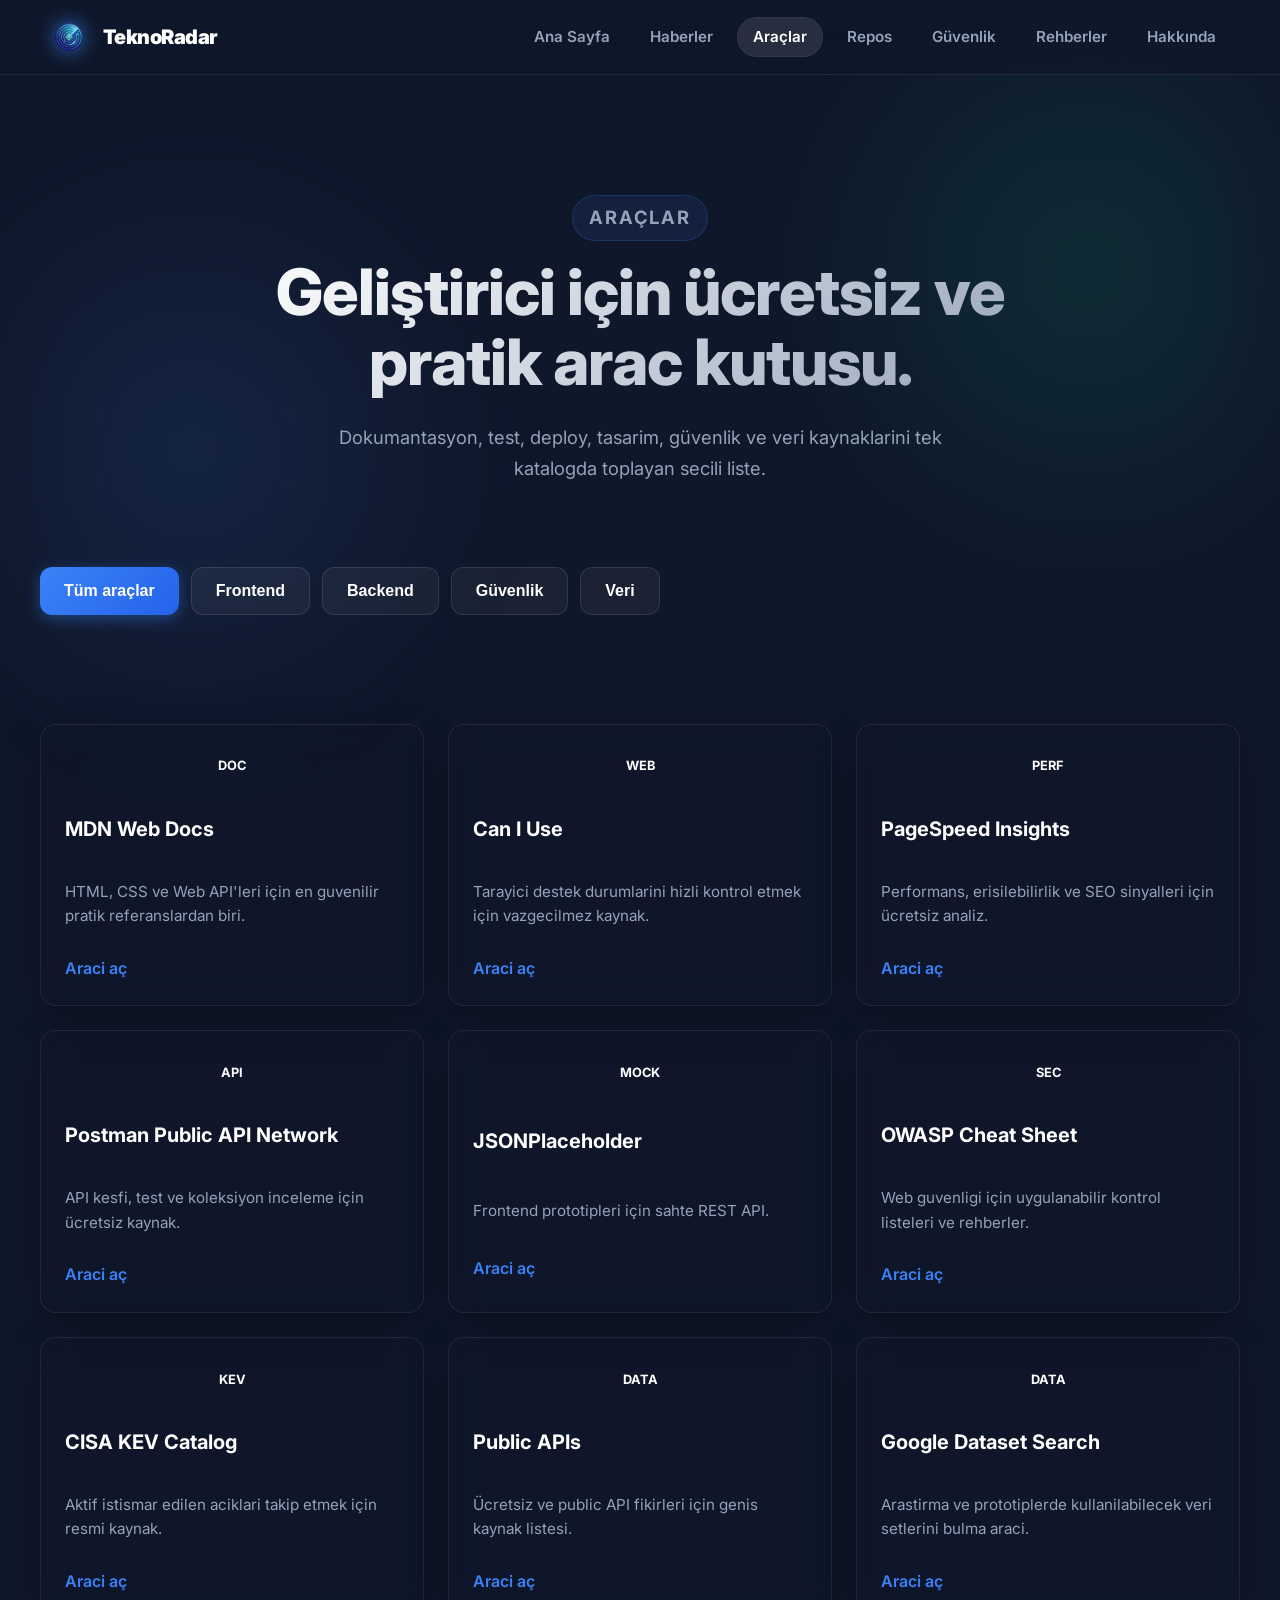
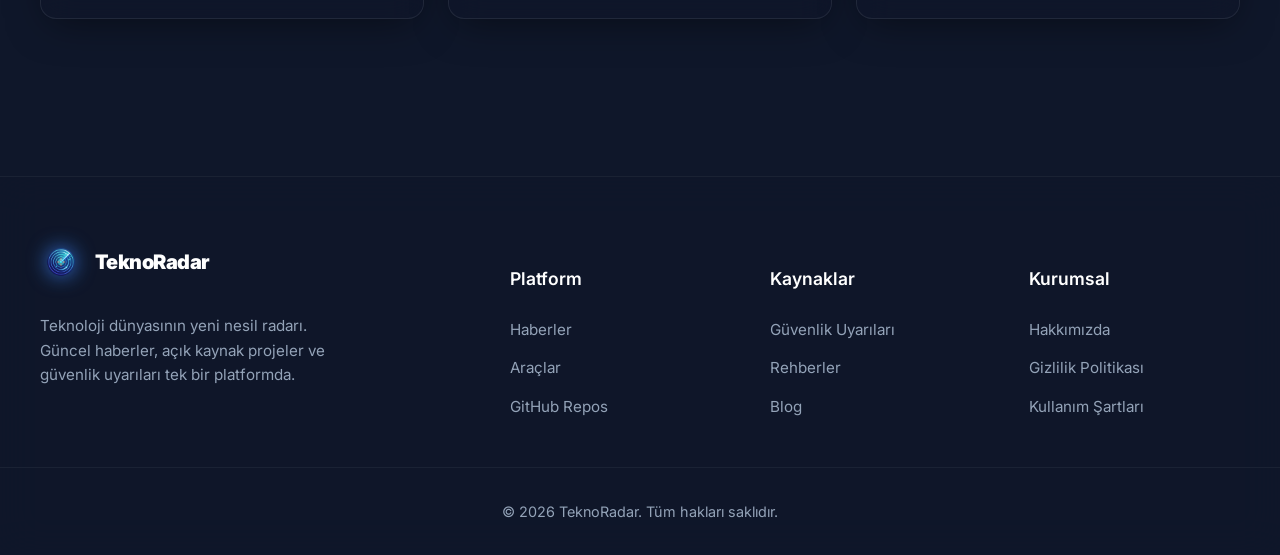
==== pages/araclar.html @ 674fe8d3 "Refactor: Professional file structure, UI design, and Turkish localization" ====
<!doctype html>
<html lang="tr">
  <head>
    <meta charset="utf-8">
    <meta name="viewport" content="width=device-width, initial-scale=1">
    <meta name="description" content="Gelistiriciler için ücretsiz araçlar, servisler ve dokumantasyon kaynaklari.">
    <title>Araçlar | TeknoRadar</title>
    <link rel="icon" href="../images/logo.png">
    <link rel="stylesheet" href="../css/style.css">
  </head>
  <body>
    <header class="site-header">
      <a class="brand" href="../index.html" aria-label="TeknoRadar ana sayfa"><img src="../images/logo.png" alt="TeknoRadar" class="brand-logo"><span>TeknoRadar</span></a>
      <button class="menu-button" type="button" data-menu-toggle aria-label="Menüyü aç veya kapat"><span></span><span></span><span></span></button>
      <nav class="site-nav" data-nav>
        <a href="../index.html">Ana Sayfa</a>
        <a href="haberler.html">Haberler</a>
        <a href="araclar.html" aria-current="page">Araçlar</a>
        <a href="repos.html">Repos</a>
        <a href="guvenlik.html">Güvenlik</a>
        <a href="rehberler.html">Rehberler</a>
        <a href="hakkinda.html">Hakkında</a>
      </nav>
    </header>

    <main>
      <section class="page-hero">
        <p class="eyebrow">Araçlar</p>
        <h1>Geliştirici için ücretsiz ve pratik arac kutusu.</h1>
        <p>Dokumantasyon, test, deploy, tasarim, güvenlik ve veri kaynaklarini tek katalogda toplayan secili liste.</p>
      </section>

      <section class="toolbar" aria-label="Arac filtreleri">
        <button class="filter-button active" type="button" data-tool-filter="all">Tüm araçlar</button>
        <button class="filter-button" type="button" data-tool-filter="frontend">Frontend</button>
        <button class="filter-button" type="button" data-tool-filter="backend">Backend</button>
        <button class="filter-button" type="button" data-tool-filter="security">Güvenlik</button>
        <button class="filter-button" type="button" data-tool-filter="data">Veri</button>
      </section>

      <section class="section">
        <div class="resource-grid" data-tools-grid></div>
      </section>
    </main>

    <footer class="pro-footer">
  <div class="footer-content">
    <div class="footer-brand">
      <a class="brand" href="../index.html">
        <img src="../images/logo.png" alt="TeknoRadar" class="brand-logo">
        <span>TeknoRadar</span>
      </a>
      <p>Teknoloji dünyasının yeni nesil radarı. Güncel haberler, açık kaynak projeler ve güvenlik uyarıları tek bir platformda.</p>
    </div>
    <div class="footer-links">
      <h4>Platform</h4>
      <ul>
        <li><a href="haberler.html">Haberler</a></li>
        <li><a href="araclar.html">Araçlar</a></li>
        <li><a href="repos.html">GitHub Repos</a></li>
      </ul>
    </div>
    <div class="footer-links">
      <h4>Kaynaklar</h4>
      <ul>
        <li><a href="guvenlik.html">Güvenlik Uyarıları</a></li>
        <li><a href="rehberler.html">Rehberler</a></li>
        <li><a href="blog.html">Blog</a></li>
      </ul>
    </div>
    <div class="footer-links">
      <h4>Kurumsal</h4>
      <ul>
        <li><a href="hakkinda.html">Hakkımızda</a></li>
        <li><a href="#">Gizlilik Politikası</a></li>
        <li><a href="#">Kullanım Şartları</a></li>
      </ul>
    </div>
  </div>
  <div class="footer-bottom">
    &copy; 2026 TeknoRadar. Tüm hakları saklıdır.
  </div>
</footer>
    <script src="../js/app.js" defer></script>
  </body>
</html>
---- css/style.css ----
@import url('https://fonts.googleapis.com/css2?family=Inter:wght@300;400;500;600;700;800;900&display=swap');

:root {
  color-scheme: dark;
  --ink: #f8fafc;
  --muted: #94a3b8;
  --soft: #1e293b;
  --paper: #0f172a;
  --line: rgba(255, 255, 255, 0.1);
  --green: #10b981;
  --blue: #3b82f6;
  --red: #ef4444;
  --yellow: #f59e0b;
  --graphite: rgba(255, 255, 255, 0.05);
  --shadow: 0 10px 40px -10px rgba(0,0,0,0.5);
  --glow: 0 0 20px rgba(59, 130, 246, 0.5);
  --radius: 16px;
  --font-main: 'Inter', system-ui, -apple-system, sans-serif;
  --glass-bg: rgba(15, 23, 42, 0.6);
  --glass-border: 1px solid rgba(255, 255, 255, 0.08);
}

* {
  box-sizing: border-box;
}

html {
  scroll-behavior: smooth;
}

body {
  margin: 0;
  color: var(--ink);
  background: var(--paper);
  font-family: var(--font-main);
  line-height: 1.6;
  overflow-x: hidden;
}

/* Background animated gradient/mesh */
body::before {
  content: "";
  position: fixed;
  inset: 0;
  z-index: -1;
  background: 
    radial-gradient(circle at 15% 50%, rgba(59, 130, 246, 0.15), transparent 25%),
    radial-gradient(circle at 85% 30%, rgba(16, 185, 129, 0.15), transparent 25%);
  filter: blur(60px);
  animation: pulseBg 15s ease-in-out infinite alternate;
}

@keyframes pulseBg {
  0% { transform: scale(1); }
  100% { transform: scale(1.1); }
}

a {
  color: inherit;
  transition: all 0.3s ease;
}

img {
  max-width: 100%;
}

.site-header {
  position: sticky;
  top: 0;
  z-index: 100;
  display: flex;
  align-items: center;
  justify-content: space-between;
  gap: 1.25rem;
  padding: 1rem clamp(1rem, 4vw, 3rem);
  border-bottom: var(--glass-border);
  background: rgba(15, 23, 42, 0.7);
  backdrop-filter: blur(20px);
  -webkit-backdrop-filter: blur(20px);
}

.brand {
  display: inline-flex;
  align-items: center;
  gap: 0.8rem;
  color: #fff;
  font-weight: 900;
  font-size: 1.25rem;
  text-decoration: none;
  letter-spacing: -0.5px;
}

.brand-logo {
  width: 42px;
  height: 42px;
  object-fit: contain;
  filter: drop-shadow(0 0 10px rgba(59, 130, 246, 0.8));
}

.site-nav {
  display: flex;
  align-items: center;
  gap: 0.5rem;
}

.site-nav a {
  padding: 0.5rem 1rem;
  border-radius: 99px;
  color: var(--muted);
  font-size: 0.95rem;
  font-weight: 600;
  text-decoration: none;
  transition: all 0.3s ease;
}

.site-nav a:hover,
.site-nav a[aria-current="page"] {
  color: #fff;
  background: rgba(255, 255, 255, 0.1);
  box-shadow: inset 0 0 0 1px rgba(255, 255, 255, 0.05);
}

.menu-button {
  display: none;
  width: 42px;
  height: 42px;
  border: var(--glass-border);
  border-radius: 12px;
  background: var(--glass-bg);
  backdrop-filter: blur(10px);
  cursor: pointer;
}

.menu-button span {
  display: block;
  width: 20px;
  height: 2px;
  margin: 5px auto;
  background: #fff;
  transition: 0.3s;
}

.hero,
.page-hero,
.section,
.site-footer {
  width: min(1200px, calc(100% - 2rem));
  margin-inline: auto;
}

.hero {
  display: grid;
  grid-template-columns: minmax(0, 1.2fr) minmax(340px, 0.8fr);
  gap: clamp(2rem, 5vw, 4rem);
  min-height: calc(100vh - 80px);
  align-items: center;
  padding-block: clamp(3rem, 6vw, 6rem);
}

.hero h1,
.page-hero h1 {
  max-width: 820px;
  margin: 0;
  font-size: clamp(3rem, 5vw, 4.5rem);
  font-weight: 800;
  line-height: 1.1;
  letter-spacing: -1px;
  background: linear-gradient(135deg, #fff 0%, #94a3b8 100%);
  -webkit-background-clip: text;
  -webkit-text-fill-color: transparent;
}

.hero-text,
.page-hero p {
  margin-top: 1.5rem;
  max-width: 680px;
  color: var(--muted);
  font-size: 1.15rem;
  line-height: 1.7;
}

.eyebrow {
  display: inline-block;
  margin: 0 0 1rem;
  padding: 0.4rem 1rem;
  border-radius: 99px;
  background: rgba(59, 130, 246, 0.1);
  color: var(--blue);
  font-size: 0.8rem;
  font-weight: 700;
  letter-spacing: 0.1em;
  text-transform: uppercase;
  border: 1px solid rgba(59, 130, 246, 0.2);
}

.hero-actions {
  display: flex;
  flex-wrap: wrap;
  gap: 1rem;
  margin-top: 2rem;
}

.button,
.filter-button {
  display: inline-flex;
  align-items: center;
  justify-content: center;
  min-height: 48px;
  border-radius: 12px;
  padding: 0.8rem 1.5rem;
  font-weight: 600;
  font-size: 1rem;
  text-decoration: none;
  cursor: pointer;
  transition: all 0.3s cubic-bezier(0.4, 0, 0.2, 1);
}

.button.primary,
.filter-button.active {
  color: #fff;
  background: linear-gradient(135deg, var(--blue), #2563eb);
  border: none;
  box-shadow: 0 4px 15px rgba(59, 130, 246, 0.4);
}

.button.primary:hover {
  transform: translateY(-2px);
  box-shadow: 0 8px 25px rgba(59, 130, 246, 0.6);
}

.button.ghost,
.filter-button {
  color: #fff;
  background: rgba(255, 255, 255, 0.05);
  border: 1px solid rgba(255, 255, 255, 0.1);
  backdrop-filter: blur(10px);
}

.button.ghost:hover,
.filter-button:hover {
  background: rgba(255, 255, 255, 0.1);
  border-color: rgba(255, 255, 255, 0.2);
}

.signal-board,
.source-panel,
.check-panel,
.text-panel,
.feature-card,
.resource-card,
.repo-card,
.guide-card,
.feed-item,
.stack-item {
  border: var(--glass-border);
  border-radius: var(--radius);
  background: var(--glass-bg);
  backdrop-filter: blur(16px);
  -webkit-backdrop-filter: blur(16px);
  box-shadow: var(--shadow);
  transition: transform 0.3s ease, border-color 0.3s ease;
}

.signal-board {
  padding: 2rem;
  position: relative;
  overflow: hidden;
}

.signal-board::before {
  content: "";
  position: absolute;
  top: -50%;
  left: -50%;
  width: 200%;
  height: 200%;
  background: conic-gradient(from 0deg at 50% 50%, transparent 0%, rgba(59, 130, 246, 0.1) 50%, transparent 100%);
  animation: rotate 10s linear infinite;
  z-index: -1;
}

@keyframes rotate {
  100% { transform: rotate(360deg); }
}

.signal-board-header,
.feed-meta,
.card-meta,
.repo-stats {
  display: flex;
  align-items: center;
  justify-content: space-between;
  gap: 1rem;
  color: var(--muted);
  font-size: 0.9rem;
}

.signal-grid {
  display: grid;
  grid-template-columns: repeat(3, minmax(0, 1fr));
  gap: 1rem;
  margin-block: 1.5rem;
}

.signal-grid div {
  padding: 1.25rem 1rem;
  border-radius: 12px;
  background: rgba(255, 255, 255, 0.03);
  border: 1px solid rgba(255, 255, 255, 0.05);
  text-align: center;
}

.metric {
  display: block;
  font-size: 2.5rem;
  font-weight: 800;
  background: linear-gradient(135deg, var(--green), #34d399);
  -webkit-background-clip: text;
  -webkit-text-fill-color: transparent;
  margin-bottom: 0.5rem;
}

.pulse-list,
.trend-strip,
.toolbar,
.source-list {
  display: flex;
  flex-wrap: wrap;
  gap: 0.75rem;
}

.pulse-list span,
.trend-chip {
  border: 1px solid rgba(255, 255, 255, 0.1);
  border-radius: 99px;
  padding: 0.4rem 1rem;
  background: rgba(255, 255, 255, 0.03);
  font-size: 0.85rem;
  font-weight: 600;
  color: #fff;
}

.section {
  padding-block: clamp(3rem, 6vw, 6rem);
}

.section-heading {
  margin-bottom: 2rem;
  text-align: center;
}

.section-heading h2,
.source-panel h2,
.check-panel h2,
.text-panel h2 {
  margin: 0;
  font-size: clamp(2rem, 4vw, 2.75rem);
  font-weight: 800;
  letter-spacing: -0.5px;
}

.section-heading.compact {
  text-align: left;
}

.section-heading.compact h2 {
  font-size: 2rem;
}

.feature-grid,
.resource-grid,
.repo-grid,
.guide-grid,
.principle-grid {
  display: grid;
  grid-template-columns: repeat(3, minmax(0, 1fr));
  gap: 1.5rem;
}

.feature-card,
.resource-card,
.repo-card,
.guide-card,
.text-panel {
  padding: 1.5rem;
}

.feature-card:hover,
.resource-card:hover,
.repo-card:hover,
.guide-card:hover {
  transform: translateY(-5px);
  border-color: rgba(255, 255, 255, 0.2);
}

.feature-card h3,
.resource-card h3,
.repo-card h3,
.guide-card h3,
.feed-item h3,
.stack-item h3 {
  margin: 1rem 0 0.5rem;
  font-size: 1.25rem;
  font-weight: 700;
  color: #fff;
}

.feature-card p,
.resource-card p,
.repo-card p,
.guide-card p,
.feed-item p,
.stack-item p,
.text-panel p,
.source-panel p,
.check-panel label {
  color: var(--muted);
  font-size: 0.95rem;
}

.icon-chip,
.tag {
  display: inline-flex;
  align-items: center;
  justify-content: center;
  height: 36px;
  border-radius: 10px;
  padding-inline: 0.75rem;
  color: #fff;
  font-size: 0.8rem;
  font-weight: 700;
}

.accent-green .icon-chip { background: linear-gradient(135deg, var(--green), #059669); }
.accent-blue .icon-chip { background: linear-gradient(135deg, var(--blue), #2563eb); }
.accent-red .icon-chip { background: linear-gradient(135deg, var(--red), #dc2626); }

.band {
  width: 100vw;
  max-width: none;
  margin-left: calc(-50vw + 50%);
  padding-inline: max(1rem, calc((100vw - 1200px) / 2));
  border-block: var(--glass-border);
  background: rgba(255,255,255,0.02);
  backdrop-filter: blur(10px);
}

.two-column,
.news-layout {
  display: grid;
  grid-template-columns: minmax(0, 1fr) minmax(320px, 0.45fr);
  gap: 2rem;
  align-items: start;
}

.stack-list,
.feed-list {
  display: grid;
  gap: 1rem;
}

.stack-item,
.feed-item {
  padding: 1.5rem;
}

.feed-item a,
.stack-item a,
.resource-card a,
.repo-card a,
.source-list a {
  color: var(--blue);
  font-weight: 600;
  text-decoration: none;
}

.feed-item a:hover,
.stack-item a:hover {
  text-decoration: underline;
}

.source-panel,
.check-panel {
  padding: 1.5rem;
  position: sticky;
  top: 100px;
}

.check-panel {
  display: grid;
  gap: 1rem;
}

.check-panel label {
  display: flex;
  align-items: flex-start;
  gap: 0.75rem;
  cursor: pointer;
}

.check-panel input[type="checkbox"] {
  width: 18px;
  height: 18px;
  accent-color: var(--blue);
  margin-top: 2px;
}

.page-hero {
  padding-block: clamp(4rem, 8vw, 6rem) clamp(2rem, 5vw, 4rem);
  text-align: center;
}

.page-hero h1 {
  margin-inline: auto;
}

.page-hero p {
  margin-inline: auto;
}

.toolbar {
  width: min(1200px, calc(100% - 2rem));
  margin: 0 auto;
  padding-bottom: 2rem;
}

.resource-card,
.repo-card,
.guide-card {
  display: grid;
  gap: 0.75rem;
}

.repo-stats span {
  padding: 0.3rem 0.6rem;
  border-radius: 8px;
  background: rgba(255, 255, 255, 0.05);
  font-size: 0.8rem;
  font-weight: 600;
}

.principle-grid {
  grid-template-columns: repeat(4, minmax(0, 1fr));
}

.principle-grid div {
  display: grid;
  gap: 0.5rem;
  padding: 1.5rem;
  border-radius: 12px;
  border-left: 4px solid var(--blue);
  background: rgba(255, 255, 255, 0.03);
  backdrop-filter: blur(10px);
}

.principle-grid strong {
  color: #fff;
  font-size: 1.1rem;
}

/* Beautiful Professional Footer */
.pro-footer {
  margin-top: 5rem;
  padding-top: 4rem;
  border-top: 1px solid rgba(255, 255, 255, 0.05);
  background: rgba(15, 23, 42, 0.8);
  backdrop-filter: blur(20px);
}

.footer-content {
  width: min(1200px, calc(100% - 2rem));
  margin-inline: auto;
  display: grid;
  grid-template-columns: 2fr 1fr 1fr 1fr;
  gap: 3rem;
  padding-bottom: 3rem;
}

.footer-brand {
  max-width: 320px;
}

.footer-brand .brand {
  margin-bottom: 1rem;
}

.footer-brand p {
  color: var(--muted);
  font-size: 0.95rem;
  line-height: 1.6;
}

.footer-links h4 {
  color: #fff;
  font-size: 1.1rem;
  margin-bottom: 1.5rem;
  font-weight: 600;
}

.footer-links ul {
  list-style: none;
  padding: 0;
  margin: 0;
  display: grid;
  gap: 0.8rem;
}

.footer-links a {
  color: var(--muted);
  text-decoration: none;
  font-size: 0.95rem;
  transition: color 0.2s;
}

.footer-links a:hover {
  color: var(--blue);
}

.footer-bottom {
  border-top: 1px solid rgba(255, 255, 255, 0.05);
  padding-block: 2rem;
  text-align: center;
  color: var(--muted);
  font-size: 0.9rem;
}

/* Responsive */
@media (max-width: 992px) {
  .hero,
  .two-column,
  .news-layout {
    grid-template-columns: 1fr;
  }
  
  .feature-grid,
  .resource-grid,
  .repo-grid,
  .guide-grid,
  .principle-grid {
    grid-template-columns: repeat(2, minmax(0, 1fr));
  }

  .footer-content {
    grid-template-columns: 1fr 1fr;
  }
}

@media (max-width: 768px) {
  .menu-button {
    display: block;
  }

  .site-nav {
    position: absolute;
    inset: 100% 1rem auto 1rem;
    display: none;
    flex-direction: column;
    padding: 1rem;
    border: var(--glass-border);
    border-radius: var(--radius);
    background: var(--glass-bg);
    backdrop-filter: blur(20px);
  }

  .site-nav.is-open {
    display: flex;
  }

  .hero h1 {
    font-size: 2.5rem;
  }

  .signal-grid,
  .feature-grid,
  .resource-grid,
  .repo-grid,
  .guide-grid,
  .principle-grid {
    grid-template-columns: 1fr;
  }

  .footer-content {
    grid-template-columns: 1fr;
    gap: 2rem;
  }
}
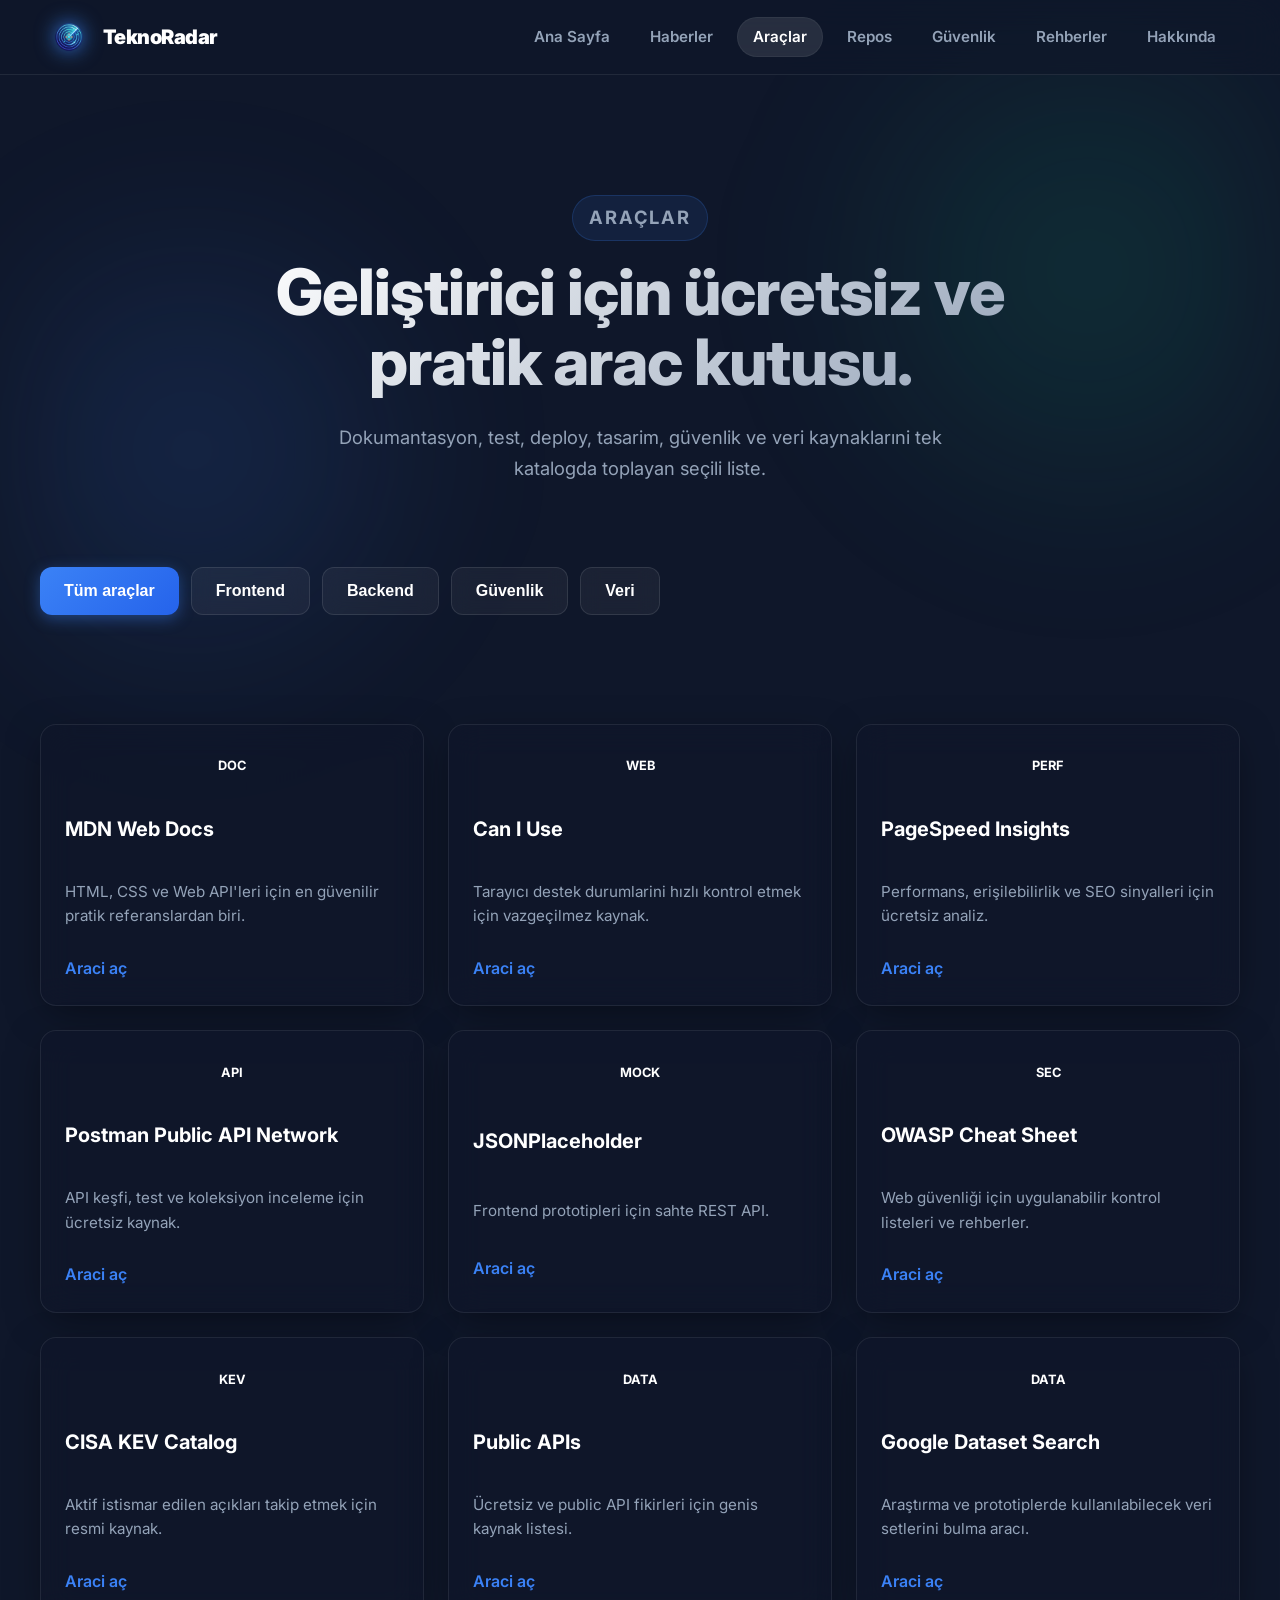
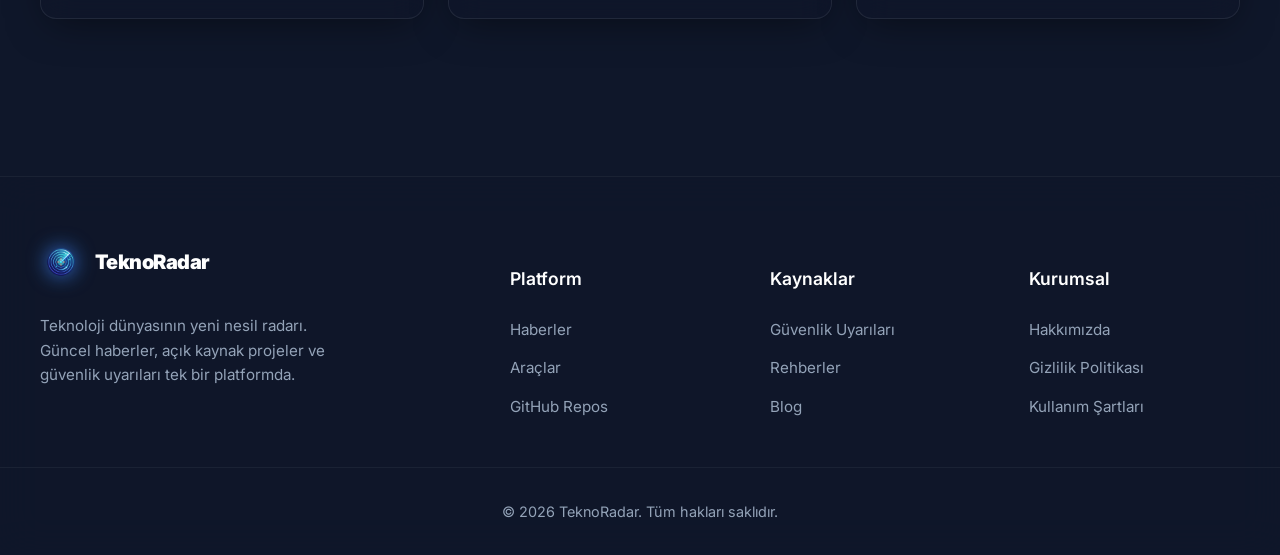
==== commit d186b7b4: "Fix: Correct remaining Turkish character typos" ====
--- a/pages/araclar.html
+++ b/pages/araclar.html
@@ -3,7 +3,7 @@
   <head>
     <meta charset="utf-8">
     <meta name="viewport" content="width=device-width, initial-scale=1">
-    <meta name="description" content="Gelistiriciler için ücretsiz araçlar, servisler ve dokumantasyon kaynaklari.">
+    <meta name="description" content="Gelistiriciler için ücretsiz araçlar, servisler ve dokumantasyon kaynakları.">
     <title>Araçlar | TeknoRadar</title>
     <link rel="icon" href="../images/logo.png">
     <link rel="stylesheet" href="../css/style.css">
@@ -27,7 +27,7 @@
       <section class="page-hero">
         <p class="eyebrow">Araçlar</p>
         <h1>Geliştirici için ücretsiz ve pratik arac kutusu.</h1>
-        <p>Dokumantasyon, test, deploy, tasarim, güvenlik ve veri kaynaklarini tek katalogda toplayan secili liste.</p>
+        <p>Dokumantasyon, test, deploy, tasarim, güvenlik ve veri kaynaklarıni tek katalogda toplayan seçili liste.</p>
       </section>
 
       <section class="toolbar" aria-label="Arac filtreleri">
